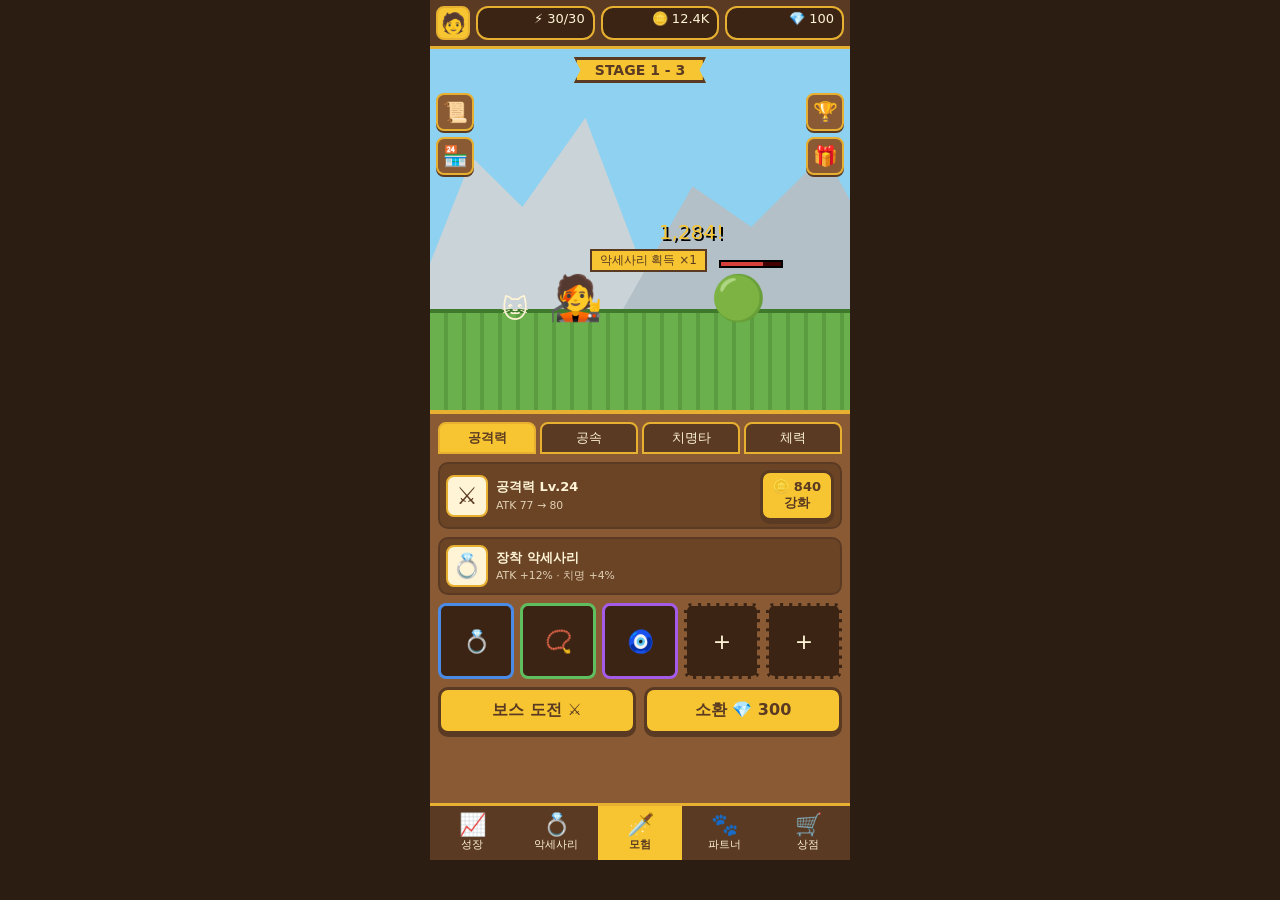
==== docs/ui-mockup.html @ 8afe9897 "Add game design doc and UI mockup Co-Authored-By: Claude Sonnet 5.5 <noreply@anthropic.com> Claude-S" ====
<!doctype html>
<html lang="ko"><head><meta charset="utf-8">
<meta name="viewport" content="width=device-width,initial-scale=1">
<title>리:이세계 UI 목업</title>
<style>
:root{--dk:#5a3a22;--md:#8a5a34;--gold:#e8b030;--yel:#f7c531;--grass:#6ab04c;--sky:#8ed1f0;--cream:#fff4d6;--red:#d6403a}
*{box-sizing:border-box;margin:0}
body{background:#2b1d12;display:flex;justify-content:center;font-family:"DotGothic16","Galmuri11",system-ui,sans-serif;color:var(--cream)}
.app{width:100%;max-width:420px;height:100vh;max-height:860px;display:flex;flex-direction:column;background:var(--dk);position:relative;overflow:hidden}
.hud{display:flex;gap:6px;padding:6px;background:var(--dk);border-bottom:3px solid var(--gold)}
.pill{flex:1;background:#3b2414;border:2px solid var(--gold);border-radius:12px;padding:3px 8px;font-size:13px;text-align:right;white-space:nowrap}
.avatar{width:34px;height:34px;border:2px solid var(--gold);border-radius:8px;background:var(--yel);display:grid;place-items:center;font-size:20px}
.field{flex:0 0 42%;position:relative;overflow:hidden;background:linear-gradient(var(--sky) 0 55%,#bfe8f7)}
.mount{position:absolute;bottom:26%;left:-5%;width:60%;height:55%;background:#c9d3d8;clip-path:polygon(0 100%,25% 20%,45% 45%,70% 0,100% 100%)}
.mount.b{left:45%;width:70%;height:45%;background:#b3c0c7}
.ground{position:absolute;bottom:0;left:0;right:0;height:28%;background:var(--grass);border-top:4px solid #3f7a2c;
 background-image:repeating-linear-gradient(90deg,transparent 0 14px,#5a9c3f 14px 18px)}
.banner{position:absolute;top:8px;left:50%;transform:translateX(-50%);background:var(--yel);color:var(--dk);border:3px solid var(--dk);padding:2px 18px;font-weight:bold;font-size:14px;clip-path:polygon(0 0,100% 0,95% 50%,100% 100%,0 100%,5% 50%)}
.side{position:absolute;top:44px;display:flex;flex-direction:column;gap:6px}
.side.l{left:6px}.side.r{right:6px}
.ico{width:38px;height:38px;border:2px solid var(--gold);background:var(--md);border-radius:8px;display:grid;place-items:center;font-size:20px;box-shadow:0 2px 0 var(--dk)}
.hero{position:absolute;left:28%;bottom:24%;font-size:44px;animation:bob .6s steps(2) infinite}
.pet{position:absolute;left:17%;bottom:24%;font-size:26px;animation:bob .6s .3s steps(2) infinite}
.mon{position:absolute;right:20%;bottom:24%;font-size:44px}
.hp{position:absolute;right:16%;bottom:calc(24% + 56px);width:64px;height:8px;background:#400;border:2px solid #000}
.hp i{display:block;height:100%;width:70%;background:var(--red)}
.dmg{position:absolute;right:30%;bottom:46%;color:var(--yel);font-size:20px;text-shadow:2px 2px 0 #000;animation:up 1.2s steps(6) infinite}
.drop{position:absolute;left:38%;bottom:calc(24% + 52px);background:var(--yel);color:var(--dk);border:2px solid var(--dk);padding:1px 8px;font-size:12px}
@keyframes bob{50%{transform:translateY(-4px)}}
@keyframes up{to{transform:translateY(-24px);opacity:0}}
.panel{flex:1;margin:0;padding:8px;background:var(--md);border-top:4px solid var(--gold);overflow:auto;display:flex;flex-direction:column;gap:8px}
.tabs{display:flex;gap:4px}
.tab{flex:1;text-align:center;padding:5px 0;background:var(--dk);border:2px solid var(--gold);border-radius:8px 8px 0 0;font-size:13px}
.tab.on{background:var(--yel);color:var(--dk);font-weight:bold}
.row{display:flex;align-items:center;gap:8px;background:#6b4426;border:2px solid var(--dk);border-radius:10px;padding:6px}
.row .ic{width:42px;height:42px;background:var(--cream);color:var(--dk);border-radius:8px;display:grid;place-items:center;font-size:24px;border:2px solid var(--gold)}
.row .tx{flex:1;font-size:13px;line-height:1.35}.row .tx small{opacity:.8}
.btn{background:var(--yel);color:var(--dk);border:3px solid var(--dk);border-radius:10px;padding:6px 10px;font-weight:bold;font-size:13px;text-align:center;box-shadow:0 3px 0 var(--dk);font-family:inherit}
.slots{display:flex;gap:6px}
.slot{flex:1;aspect-ratio:1;border:3px solid;border-radius:8px;display:grid;place-items:center;font-size:22px;background:#3b2414}
.g1{border-color:#999}.g2{border-color:#5fbf5f}.g3{border-color:#4a8be8}.g4{border-color:#a45be8}.g5{border-color:#f08a24}.g0{border-style:dashed;border-color:var(--md)}
.start{display:flex;gap:8px}
.start .btn{flex:1;font-size:16px;padding:10px}
.nav{display:flex;background:var(--dk);border-top:3px solid var(--gold)}
.nav div{flex:1;text-align:center;padding:6px 0 8px;font-size:11px}
.nav div span{display:block;font-size:22px}
.nav .on{background:var(--yel);color:var(--dk);font-weight:bold}
</style></head><body>
<div class="app">
 <div class="hud"><div class="avatar">🧑</div><div class="pill">⚡ 30/30</div><div class="pill">🪙 12.4K</div><div class="pill">💎 100</div></div>
 <div class="field">
  <div class="mount"></div><div class="mount b"></div><div class="ground"></div>
  <div class="banner">STAGE 1 - 3</div>
  <div class="side l"><div class="ico">📜</div><div class="ico">🏪</div></div>
  <div class="side r"><div class="ico">🏆</div><div class="ico">🎁</div></div>
  <div class="pet">🐱</div><div class="hero">🧑‍🎤</div>
  <div class="drop">악세사리 획득 ×1</div>
  <div class="hp"><i></i></div><div class="mon">🟢</div><div class="dmg">1,284!</div>
 </div>
 <div class="panel">
  <div class="tabs"><div class="tab on">공격력</div><div class="tab">공속</div><div class="tab">치명타</div><div class="tab">체력</div></div>
  <div class="row"><div class="ic">⚔️</div><div class="tx"><b>공격력 Lv.24</b><br><small>ATK 77 → 80</small></div><div class="btn">🪙 840<br>강화</div></div>
  <div class="row"><div class="ic">💍</div><div class="tx"><b>장착 악세사리</b><br><small>ATK +12% · 치명 +4%</small></div></div>
  <div class="slots"><div class="slot g3">💍</div><div class="slot g2">📿</div><div class="slot g4">🧿</div><div class="slot g0">+</div><div class="slot g0">+</div></div>
  <div class="start"><div class="btn">보스 도전 ⚔️</div><div class="btn">소환 💎 300</div></div>
 </div>
 <div class="nav"><div><span>📈</span>성장</div><div><span>💍</span>악세사리</div><div class="on"><span>🗡️</span>모험</div><div><span>🐾</span>파트너</div><div><span>🛒</span>상점</div></div>
</div></body></html>
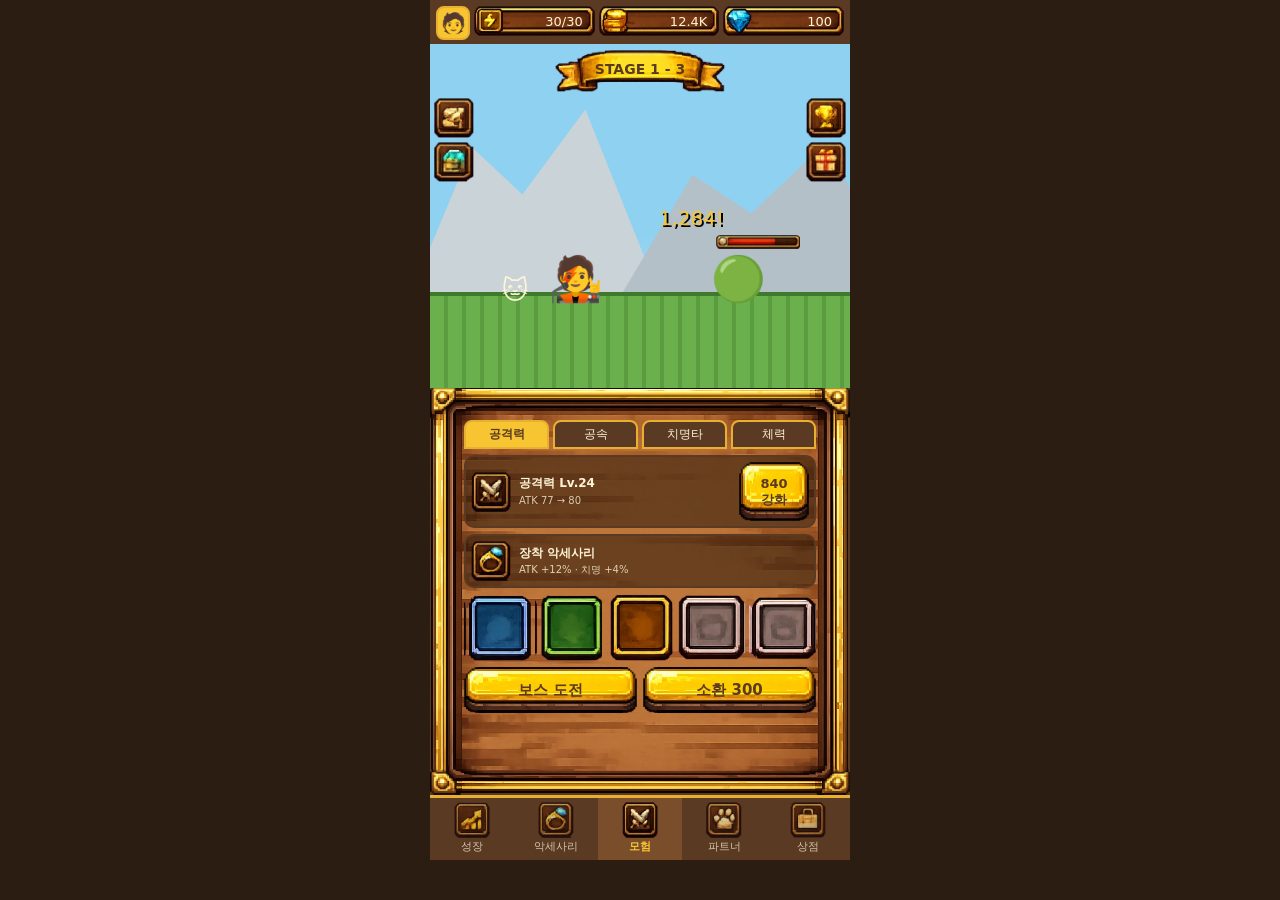
==== commit 850291c5: "Add sliced UI assets and apply them to the UI mockup Co-Authored-By: Claude Sonnet 5.5 <noreply@anth" ====
--- a/docs/ui-mockup.html
+++ b/docs/ui-mockup.html
@@ -3,66 +3,74 @@
 <meta name="viewport" content="width=device-width,initial-scale=1">
 <title>리:이세계 UI 목업</title>
 <style>
-:root{--dk:#5a3a22;--md:#8a5a34;--gold:#e8b030;--yel:#f7c531;--grass:#6ab04c;--sky:#8ed1f0;--cream:#fff4d6;--red:#d6403a}
+:root{--dk:#5a3a22;--md:#8a5a34;--gold:#e8b030;--yel:#f7c531;--cream:#fff4d6;--u:../assets/ui/slices}
 *{box-sizing:border-box;margin:0}
 body{background:#2b1d12;display:flex;justify-content:center;font-family:"DotGothic16","Galmuri11",system-ui,sans-serif;color:var(--cream)}
 .app{width:100%;max-width:420px;height:100vh;max-height:860px;display:flex;flex-direction:column;background:var(--dk);position:relative;overflow:hidden}
-.hud{display:flex;gap:6px;padding:6px;background:var(--dk);border-bottom:3px solid var(--gold)}
-.pill{flex:1;background:#3b2414;border:2px solid var(--gold);border-radius:12px;padding:3px 8px;font-size:13px;text-align:right;white-space:nowrap}
+.hud{display:flex;gap:4px;padding:6px 6px 4px;background:var(--dk)}
+.pill{flex:1;height:30px;background:url(../assets/ui/slices/bar_currency.png) 0 0/100% 100% no-repeat;display:flex;align-items:center;justify-content:flex-end;padding:0 12px 0 34px;font-size:13px}
+.pill{position:relative}.pill img{position:absolute;left:3px;top:50%;transform:translateY(-50%);width:26px;height:26px}
 .avatar{width:34px;height:34px;border:2px solid var(--gold);border-radius:8px;background:var(--yel);display:grid;place-items:center;font-size:20px}
-.field{flex:0 0 42%;position:relative;overflow:hidden;background:linear-gradient(var(--sky) 0 55%,#bfe8f7)}
+.field{flex:0 0 40%;position:relative;overflow:hidden;background:linear-gradient(#8ed1f0 0 55%,#bfe8f7)}
 .mount{position:absolute;bottom:26%;left:-5%;width:60%;height:55%;background:#c9d3d8;clip-path:polygon(0 100%,25% 20%,45% 45%,70% 0,100% 100%)}
 .mount.b{left:45%;width:70%;height:45%;background:#b3c0c7}
-.ground{position:absolute;bottom:0;left:0;right:0;height:28%;background:var(--grass);border-top:4px solid #3f7a2c;
- background-image:repeating-linear-gradient(90deg,transparent 0 14px,#5a9c3f 14px 18px)}
-.banner{position:absolute;top:8px;left:50%;transform:translateX(-50%);background:var(--yel);color:var(--dk);border:3px solid var(--dk);padding:2px 18px;font-weight:bold;font-size:14px;clip-path:polygon(0 0,100% 0,95% 50%,100% 100%,0 100%,5% 50%)}
-.side{position:absolute;top:44px;display:flex;flex-direction:column;gap:6px}
-.side.l{left:6px}.side.r{right:6px}
-.ico{width:38px;height:38px;border:2px solid var(--gold);background:var(--md);border-radius:8px;display:grid;place-items:center;font-size:20px;box-shadow:0 2px 0 var(--dk)}
+.ground{position:absolute;bottom:0;left:0;right:0;height:28%;background:#6ab04c;border-top:4px solid #3f7a2c;background-image:repeating-linear-gradient(90deg,transparent 0 14px,#5a9c3f 14px 18px)}
+.banner{position:absolute;top:6px;left:50%;transform:translateX(-50%);width:170px;height:42px;background:url(../assets/ui/slices/ribbon_banner.png) center/100% 100% no-repeat;color:var(--dk);font-weight:bold;font-size:14px;display:grid;place-items:center;padding-bottom:4px}
+.side{position:absolute;top:54px;display:flex;flex-direction:column;gap:4px}
+.side.l{left:4px}.side.r{right:4px}
+.side img{width:40px;height:40px}
 .hero{position:absolute;left:28%;bottom:24%;font-size:44px;animation:bob .6s steps(2) infinite}
 .pet{position:absolute;left:17%;bottom:24%;font-size:26px;animation:bob .6s .3s steps(2) infinite}
 .mon{position:absolute;right:20%;bottom:24%;font-size:44px}
-.hp{position:absolute;right:16%;bottom:calc(24% + 56px);width:64px;height:8px;background:#400;border:2px solid #000}
-.hp i{display:block;height:100%;width:70%;background:var(--red)}
+.hp{position:absolute;right:12%;bottom:calc(24% + 56px);width:84px;height:14px;background:url(../assets/ui/slices/bar_hp_monster.png) 0 0/100% 100% no-repeat}
 .dmg{position:absolute;right:30%;bottom:46%;color:var(--yel);font-size:20px;text-shadow:2px 2px 0 #000;animation:up 1.2s steps(6) infinite}
-.drop{position:absolute;left:38%;bottom:calc(24% + 52px);background:var(--yel);color:var(--dk);border:2px solid var(--dk);padding:1px 8px;font-size:12px}
 @keyframes bob{50%{transform:translateY(-4px)}}
 @keyframes up{to{transform:translateY(-24px);opacity:0}}
-.panel{flex:1;margin:0;padding:8px;background:var(--md);border-top:4px solid var(--gold);overflow:auto;display:flex;flex-direction:column;gap:8px}
+/* 9-slice wood panel */
+.panel{flex:1;display:flex;flex-direction:column;gap:6px;padding:8px;overflow:auto;
+ border:26px solid transparent;border-image:url(../assets/ui/slices/panel_wood.png) 130 fill/26px stretch;margin:-2px 0 0}
 .tabs{display:flex;gap:4px}
-.tab{flex:1;text-align:center;padding:5px 0;background:var(--dk);border:2px solid var(--gold);border-radius:8px 8px 0 0;font-size:13px}
+.tab{flex:1;text-align:center;padding:4px 0;background:var(--dk);border:2px solid var(--gold);border-radius:8px 8px 0 0;font-size:12px}
 .tab.on{background:var(--yel);color:var(--dk);font-weight:bold}
-.row{display:flex;align-items:center;gap:8px;background:#6b4426;border:2px solid var(--dk);border-radius:10px;padding:6px}
-.row .ic{width:42px;height:42px;background:var(--cream);color:var(--dk);border-radius:8px;display:grid;place-items:center;font-size:24px;border:2px solid var(--gold)}
-.row .tx{flex:1;font-size:13px;line-height:1.35}.row .tx small{opacity:.8}
-.btn{background:var(--yel);color:var(--dk);border:3px solid var(--dk);border-radius:10px;padding:6px 10px;font-weight:bold;font-size:13px;text-align:center;box-shadow:0 3px 0 var(--dk);font-family:inherit}
-.slots{display:flex;gap:6px}
-.slot{flex:1;aspect-ratio:1;border:3px solid;border-radius:8px;display:grid;place-items:center;font-size:22px;background:#3b2414}
-.g1{border-color:#999}.g2{border-color:#5fbf5f}.g3{border-color:#4a8be8}.g4{border-color:#a45be8}.g5{border-color:#f08a24}.g0{border-style:dashed;border-color:var(--md)}
-.start{display:flex;gap:8px}
-.start .btn{flex:1;font-size:16px;padding:10px}
+.row{display:flex;align-items:center;gap:8px;background:rgba(40,22,10,.55);border:2px solid var(--dk);border-radius:10px;padding:5px}
+.row img.ic{width:40px;height:40px}
+.row .tx{flex:1;font-size:12px;line-height:1.35}.row .tx small{opacity:.8}
+/* 9-slice yellow button */
+.btn{border:14px solid transparent;border-image:url(../assets/ui/slices/btn_yellow_hi.png) 60 70 90 60 fill/14px 14px 18px 14px stretch;
+ color:var(--dk);font-weight:bold;font-size:13px;text-align:center;line-height:1.2;padding:0 6px;min-width:70px;cursor:pointer}
+.btn:active{border-image-source:url(../assets/ui/slices/btn_yellow_pressed_hi.png);transform:translateY(2px)}
+.btn.wide{flex:1;font-size:15px}
+.slots{display:flex;gap:4px}
+.slots img{flex:1;min-width:0;aspect-ratio:1;object-fit:contain}
+.start{display:flex;gap:6px}
 .nav{display:flex;background:var(--dk);border-top:3px solid var(--gold)}
-.nav div{flex:1;text-align:center;padding:6px 0 8px;font-size:11px}
-.nav div span{display:block;font-size:22px}
-.nav .on{background:var(--yel);color:var(--dk);font-weight:bold}
+.nav div{flex:1;text-align:center;padding:4px 0 6px;font-size:11px;opacity:.75}
+.nav div img{display:block;width:36px;height:36px;margin:0 auto 1px}
+.nav .on{opacity:1;background:#7a4d2b;color:var(--yel);font-weight:bold}
 </style></head><body>
 <div class="app">
- <div class="hud"><div class="avatar">🧑</div><div class="pill">⚡ 30/30</div><div class="pill">🪙 12.4K</div><div class="pill">💎 100</div></div>
+ <div class="hud"><div class="avatar">🧑</div>
+  <div class="pill"><img src="../assets/ui/slices/icon_energy.png">30/30</div><div class="pill"><img src="../assets/ui/slices/icon_gold.png">12.4K</div><div class="pill"><img src="../assets/ui/slices/icon_gem.png">100</div></div>
  <div class="field">
   <div class="mount"></div><div class="mount b"></div><div class="ground"></div>
   <div class="banner">STAGE 1 - 3</div>
-  <div class="side l"><div class="ico">📜</div><div class="ico">🏪</div></div>
-  <div class="side r"><div class="ico">🏆</div><div class="ico">🎁</div></div>
+  <div class="side l"><img src="../assets/ui/slices/menu_quest.png"><img src="../assets/ui/slices/menu_store.png"></div>
+  <div class="side r"><img src="../assets/ui/slices/menu_rank.png"><img src="../assets/ui/slices/menu_gift.png"></div>
   <div class="pet">🐱</div><div class="hero">🧑‍🎤</div>
-  <div class="drop">악세사리 획득 ×1</div>
-  <div class="hp"><i></i></div><div class="mon">🟢</div><div class="dmg">1,284!</div>
+  <div class="hp"></div><div class="mon">🟢</div><div class="dmg">1,284!</div>
  </div>
  <div class="panel">
   <div class="tabs"><div class="tab on">공격력</div><div class="tab">공속</div><div class="tab">치명타</div><div class="tab">체력</div></div>
-  <div class="row"><div class="ic">⚔️</div><div class="tx"><b>공격력 Lv.24</b><br><small>ATK 77 → 80</small></div><div class="btn">🪙 840<br>강화</div></div>
-  <div class="row"><div class="ic">💍</div><div class="tx"><b>장착 악세사리</b><br><small>ATK +12% · 치명 +4%</small></div></div>
-  <div class="slots"><div class="slot g3">💍</div><div class="slot g2">📿</div><div class="slot g4">🧿</div><div class="slot g0">+</div><div class="slot g0">+</div></div>
-  <div class="start"><div class="btn">보스 도전 ⚔️</div><div class="btn">소환 💎 300</div></div>
+  <div class="row"><img class="ic" src="../assets/ui/slices/nav_adventure.png"><div class="tx"><b>공격력 Lv.24</b><br><small>ATK 77 → 80</small></div><div class="btn">840<br>강화</div></div>
+  <div class="row"><img class="ic" src="../assets/ui/slices/nav_accessory.png"><div class="tx"><b>장착 악세사리</b><br><small>ATK +12% · 치명 +4%</small></div></div>
+  <div class="slots"><img src="../assets/ui/slices/slot_g3_rare.png"><img src="../assets/ui/slices/slot_g2_uncommon.png"><img src="../assets/ui/slices/slot_g5_legend.png"><img src="../assets/ui/slices/slot_equip_a.png"><img src="../assets/ui/slices/slot_equip_b.png"></div>
+  <div class="start"><div class="btn wide">보스 도전</div><div class="btn wide">소환 300</div></div>
  </div>
- <div class="nav"><div><span>📈</span>성장</div><div><span>💍</span>악세사리</div><div class="on"><span>🗡️</span>모험</div><div><span>🐾</span>파트너</div><div><span>🛒</span>상점</div></div>
+ <div class="nav">
+  <div><img src="../assets/ui/slices/nav_growth.png">성장</div>
+  <div><img src="../assets/ui/slices/nav_accessory.png">악세사리</div>
+  <div class="on"><img src="../assets/ui/slices/nav_adventure.png">모험</div>
+  <div><img src="../assets/ui/slices/nav_partner.png">파트너</div>
+  <div><img src="../assets/ui/slices/nav_shop.png">상점</div>
+ </div>
 </div></body></html>
